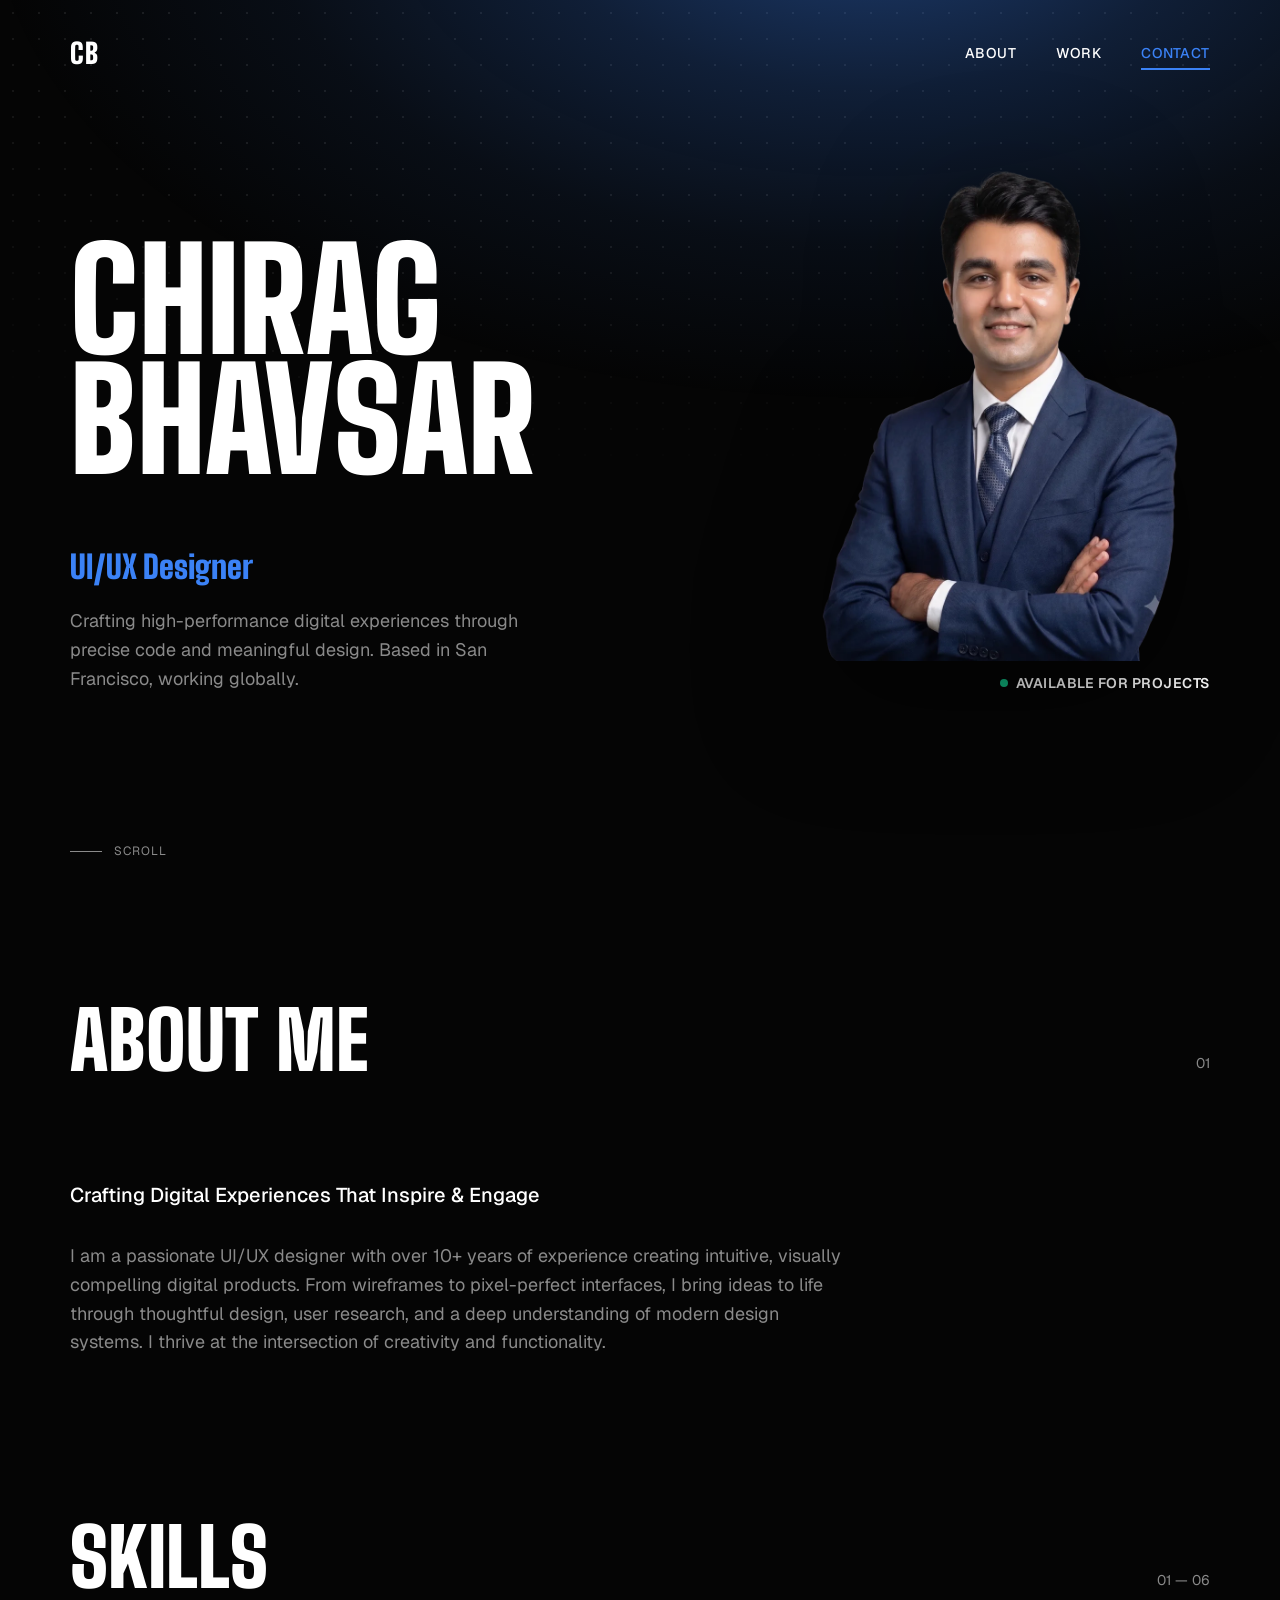
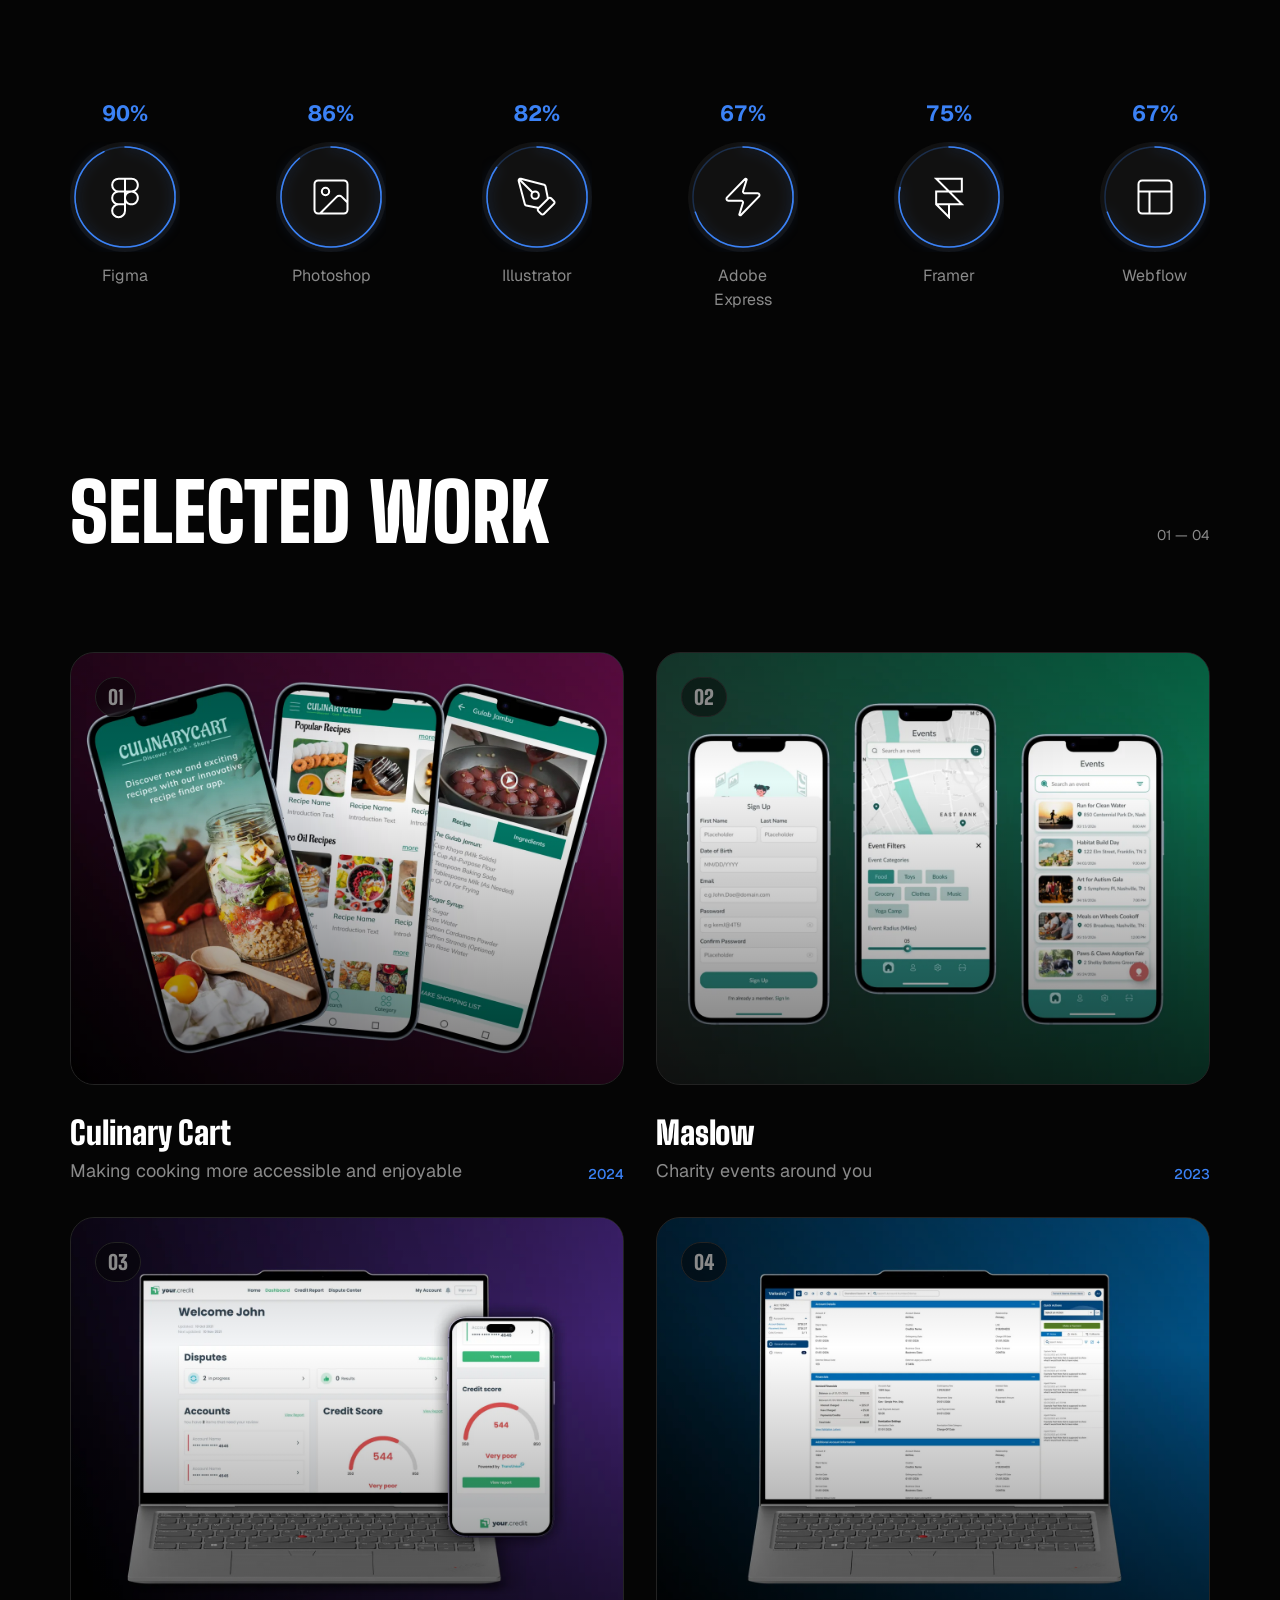
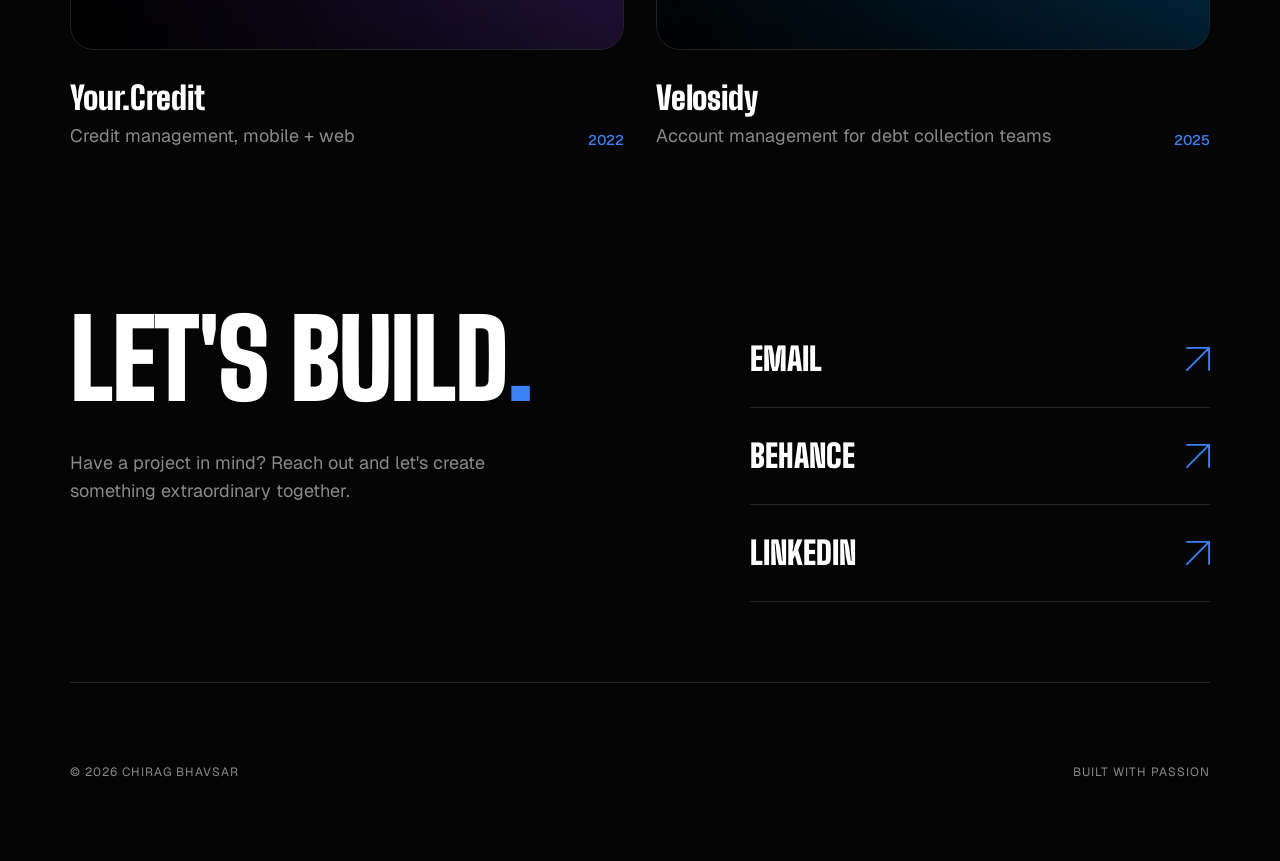
==== index.html @ ee181e7b "Initial commit: portfolio site with Maslow, CulinaryCart, Velosidy, Your.Credit case studies" ====
<!DOCTYPE html>
<html lang="en">
<head>
<meta charset="UTF-8" />
<meta name="viewport" content="width=device-width, initial-scale=1.0" />
<title>Chirag Bhavsar — UI/UX Designer</title>
<meta name="description" content="Chirag Bhavsar — UI/UX Designer crafting high-performance digital experiences through precise code and meaningful design." />

<link rel="preconnect" href="https://fonts.googleapis.com" />
<link rel="preconnect" href="https://fonts.gstatic.com" crossorigin />
<link rel="preload" as="style" href="https://fonts.googleapis.com/css2?family=Big+Shoulders+Display:wght@900&family=Geist:wght@400;500;600;700&display=swap" onload="this.onload=null;this.rel='stylesheet'" />
<noscript><link href="https://fonts.googleapis.com/css2?family=Big+Shoulders+Display:wght@900&family=Geist:wght@400;500;600;700&display=swap" rel="stylesheet" /></noscript>
<link rel="icon" href="data:image/svg+xml,%3Csvg xmlns='http://www.w3.org/2000/svg' viewBox='0 0 32 32'%3E%3Crect width='32' height='32' rx='6' fill='%23050505'/%3E%3Ctext x='16' y='22' font-family='Arial,sans-serif' font-weight='900' font-size='15' fill='%233b82f6' text-anchor='middle'%3ECB%3C/text%3E%3C/svg%3E" />

<link rel="stylesheet" href="css/style.css" />
</head>
<body>

<div class="dot-grid" aria-hidden="true"></div>
<div class="bg-glow" aria-hidden="true"></div>
<div class="cursor-glow" id="cursorGlow" aria-hidden="true"></div>

<header class="navbar" id="navbar">
  <a href="#home" class="logo">CB</a>

  <nav class="nav-links" id="navLinks">
    <a href="#about" data-nav>ABOUT</a>
    <a href="#work" data-nav>WORK</a>    
    <a href="#contact" data-nav>CONTACT</a>
  </nav>

  <button class="nav-toggle" id="navToggle" aria-label="Toggle navigation" aria-expanded="false">
    <span></span><span></span><span></span>
  </button>
</header>

<main>

  <!-- ============ HERO ============ -->
  <section id="home" class="hero">
    <h1 class="hero-name">
      <span>CHIRAG</span>
      <span>BHAVSAR</span>
    </h1>

    <div class="hero-meta">
      <div class="hero-info">
        <p class="hero-role">UI/UX Designer</p>
        <p class="hero-desc">Crafting high-performance digital experiences through precise code and meaningful design. Based in San Francisco, working globally.</p>
      </div>

      <div class="status-pill">
        <span class="status-dot"></span>
        <span>AVAILABLE FOR PROJECTS</span>
      </div>
    </div>

    <div class="hero-portrait" id="heroPortrait">
      <picture>
        <source srcset="images/chirag-portrait.webp" type="image/webp" />
        <img src="images/chirag-portrait.png" alt="Portrait of Chirag Bhavsar" width="900" height="1200" />
      </picture>
    </div>

    <div class="scroll-cue">
      <span class="line"></span>
      <span>SCROLL</span>
    </div>
  </section>

  <!-- ============ ABOUT ============ -->
  <section id="about" class="about">
    <div class="section-head reveal">
      <h2>ABOUT ME</h2>
      <span class="section-index">01</span>
    </div>

    <div class="about-content reveal">
      <p class="about-lead">Crafting Digital Experiences That Inspire &amp; Engage</p>
      <p class="about-body">I am a passionate UI/UX designer with over 10+ years of experience creating intuitive, visually compelling digital products. From wireframes to pixel-perfect interfaces, I bring ideas to life through thoughtful design, user research, and a deep understanding of modern design systems. I thrive at the intersection of creativity and functionality.</p>
    </div>
  </section>

  <!-- ============ SKILLS ============ -->
  <section id="skills" class="skills">
    <div class="section-head reveal">
      <h2>SKILLS</h2>
      <span class="section-index">01 — 06</span>
    </div>

    <div class="skills-row reveal-stagger" id="skillsRow">

      <div class="skill" data-percent="93">
        <p class="skill-percent" data-count>0%</p>
        <div class="skill-badge">
          <svg class="ring" viewBox="0 0 110 110">
            <circle class="ring-track" cx="55" cy="55" r="50" />
            <circle class="ring-fill" cx="55" cy="55" r="50" />
          </svg>
          <span class="skill-icon">
            <svg viewBox="0 0 44 44" fill="none" xmlns="http://www.w3.org/2000/svg" stroke-width="2" stroke-linecap="round"><path d="M22 3.6652H15.5826C13.8806 3.6652 12.2483 4.34124 11.0448 5.5446C9.84132 6.74796 9.1652 8.38006 9.1652 10.0819C9.1652 11.7837 9.84132 13.4158 11.0448 14.6191C12.2483 15.8225 13.8806 16.4985 15.5826 16.4985M22 3.6652V16.4985M22 3.6652H28.4174C29.2601 3.6652 30.0946 3.83117 30.8732 4.15364C31.6518 4.47611 32.3593 4.94876 32.9552 5.5446C33.5511 6.14044 34.0238 6.84781 34.3463 7.62631C34.6688 8.40482 34.8348 9.23922 34.8348 10.0819C34.8348 10.9245 34.6688 11.7589 34.3463 12.5374C34.0238 13.3159 33.5511 14.0233 32.9552 14.6191C32.3593 15.215 31.6518 15.6876 30.8732 16.0101C30.0946 16.3326 29.2601 16.4985 28.4174 16.4985M15.5826 16.4985H22M15.5826 16.4985C13.8806 16.4985 12.2483 17.1746 11.0448 18.3779C9.84132 19.5813 9.1652 21.2134 9.1652 22.9152C9.1652 24.617 9.84132 26.2491 11.0448 27.4525C12.2483 28.6558 13.8806 29.3319 15.5826 29.3319M22 16.4985H28.4174M22 16.4985V29.3319M28.4174 16.4985C27.5747 16.4985 26.7402 16.6645 25.9616 16.987C25.183 17.3094 24.4755 17.7821 23.8796 18.3779C23.2837 18.9738 22.811 19.6811 22.4885 20.4596C22.166 21.2382 22 22.0726 22 22.9152C22 23.7578 22.166 24.5922 22.4885 25.3708C22.811 26.1493 23.2837 26.8566 23.8796 27.4525C24.4755 28.0483 25.183 28.521 25.9616 28.8434C26.7402 29.1659 27.5747 29.3319 28.4174 29.3319C29.2601 29.3319 30.0946 29.1659 30.8732 28.8434C31.6518 28.521 32.3593 28.0483 32.9552 27.4525C33.5511 26.8566 34.0238 26.1493 34.3463 25.3708C34.6688 24.5922 34.8348 23.7578 34.8348 22.9152C34.8348 22.0726 34.6688 21.2382 34.3463 20.4596C34.0238 19.6811 33.5511 18.9738 32.9552 18.3779C32.3593 17.7821 31.6518 17.3094 30.8732 16.987C30.0946 16.6645 29.2601 16.4985 28.4174 16.4985ZM22 29.3319V35.7485C22 37.4503 21.3239 39.0824 20.1204 40.2858C18.9169 41.4892 17.2846 42.1652 15.5826 42.1652C13.8806 42.1652 12.2483 41.4892 11.0448 40.2858C9.84132 39.0824 9.1652 37.4503 9.1652 35.7485C9.1652 34.0467 9.84132 32.4146 11.0448 31.2113C12.2483 30.0079 13.8806 29.3319 15.5826 29.3319M22 29.3319H15.5826" /></svg>
          </span>
        </div>
        <p class="skill-name">Figma</p>
      </div>

      <div class="skill" data-percent="89">
        <p class="skill-percent" data-count>0%</p>
        <div class="skill-badge">
          <svg class="ring" viewBox="0 0 110 110">
            <circle class="ring-track" cx="55" cy="55" r="50" />
            <circle class="ring-fill" cx="55" cy="55" r="50" />
          </svg>
          <span class="skill-icon">
            <svg viewBox="0 0 44 44" fill="none" xmlns="http://www.w3.org/2000/svg" stroke-width="2" stroke-linecap="round"><path d="M38.5 27.4994L32.8423 21.8418C32.1547 21.1544 31.2223 20.7682 30.25 20.7682C29.2777 20.7682 28.3453 21.1544 27.6577 21.8418L11 38.4994M9.16667 5.5H34.8333C36.8584 5.5 38.5 7.14162 38.5 9.16667V34.8333C38.5 36.8584 36.8584 38.5 34.8333 38.5H9.16667C7.14162 38.5 5.5 36.8584 5.5 34.8333V9.16667C5.5 7.14162 7.14162 5.5 9.16667 5.5ZM20.1667 16.5C20.1667 18.525 18.525 20.1667 16.5 20.1667C14.475 20.1667 12.8333 18.525 12.8333 16.5C12.8333 14.475 14.475 12.8333 16.5 12.8333C18.525 12.8333 20.1667 14.475 20.1667 16.5Z" /></svg>
          </span>
        </div>
        <p class="skill-name">Photoshop</p>
      </div>

      <div class="skill" data-percent="85">
        <p class="skill-percent" data-count>0%</p>
        <div class="skill-badge">
          <svg class="ring" viewBox="0 0 110 110">
            <circle class="ring-track" cx="55" cy="55" r="50" />
            <circle class="ring-fill" cx="55" cy="55" r="50" />
          </svg>
          <span class="skill-icon">
            <svg viewBox="0 0 44 44" fill="none" xmlns="http://www.w3.org/2000/svg" stroke-width="2" stroke-linecap="round"><path d="M32.9985 23.8319L30.4777 11.2295C30.4091 10.8867 30.244 10.5706 30.0016 10.3185C29.7593 10.0664 29.4499 9.8889 29.11 9.80688L5.92938 3.71654C5.624 3.64271 5.30476 3.64859 5.00231 3.73363C4.69986 3.81867 4.42433 3.98001 4.20217 4.20217C3.98001 4.42433 3.81867 4.69986 3.73363 5.00231C3.64859 5.30476 3.64271 5.624 3.71654 5.92938L9.80688 29.11C9.8889 29.4499 10.0664 29.7593 10.3185 30.0016C10.5706 30.244 10.8867 30.4091 11.2295 30.4777L23.8319 32.9985M4.21484 4.21484L17.5725 17.5725M28.7944 39.0354C28.4506 39.3791 27.9844 39.5722 27.4983 39.5722C27.0121 39.5722 26.5459 39.3791 26.2021 39.0354L23.2944 36.1278C22.9507 35.784 22.7576 35.3177 22.7576 34.8316C22.7576 34.3455 22.9507 33.8792 23.2944 33.5354L33.5354 23.2944C33.8792 22.9507 34.3455 22.7576 34.8316 22.7576C35.3177 22.7576 35.784 22.9507 36.1278 23.2944L39.0354 26.2021C39.3791 26.5459 39.5722 27.0121 39.5722 27.4983C39.5722 27.9844 39.3791 28.4506 39.0354 28.7944L28.7944 39.0354ZM23.8319 20.1652C23.8319 22.1902 22.1902 23.8319 20.1652 23.8319C18.1402 23.8319 16.4985 22.1902 16.4985 20.1652C16.4985 18.1402 18.1402 16.4985 20.1652 16.4985C22.1902 16.4985 23.8319 18.1402 23.8319 20.1652Z" /></svg>
          </span>
        </div>
        <p class="skill-name">Illustrator</p>
      </div>

      <div class="skill" data-percent="70">
        <p class="skill-percent" data-count>0%</p>
        <div class="skill-badge">
          <svg class="ring" viewBox="0 0 110 110">
            <circle class="ring-track" cx="55" cy="55" r="50" />
            <circle class="ring-fill" cx="55" cy="55" r="50" />
          </svg>
          <span class="skill-icon">
            <svg viewBox="0 0 44 44" fill="none" xmlns="http://www.w3.org/2000/svg" stroke-width="2" stroke-linecap="round"><path d="M6.35417 25.3863C6.64798 25.5708 6.98809 25.6681 7.33498 25.6669H20.1669C20.4634 25.6659 20.7557 25.7369 21.0188 25.8738C21.2818 26.0106 21.5078 26.2093 21.6772 26.4527C21.8466 26.696 21.9545 26.9769 21.9916 27.2711C22.0287 27.5654 21.9938 27.8642 21.89 28.142L18.3704 39.1794C18.3153 39.3798 18.3299 39.5931 18.412 39.7842C18.494 39.9753 18.6385 40.1328 18.8219 40.2308C19.0052 40.3289 19.2164 40.3617 19.4208 40.3239C19.6253 40.2861 19.8108 40.1799 19.9469 40.0227L38.0949 21.3216C38.3134 21.0522 38.451 20.7263 38.4917 20.3817C38.5324 20.0371 38.4746 19.6881 38.3248 19.3751C38.1751 19.0622 37.9396 18.7981 37.6458 18.6137C37.352 18.4292 37.0119 18.3319 36.665 18.3331H23.8331C23.5366 18.3341 23.2443 18.2631 22.9812 18.1262C22.7182 17.9894 22.4922 17.7907 22.3228 17.5474C22.1534 17.304 22.0455 17.0231 22.0084 16.7289C21.9714 16.4346 22.0062 16.1358 22.11 15.858L25.6296 4.82064C25.6847 4.62015 25.6701 4.40687 25.588 4.21581C25.506 4.02474 25.3615 3.86725 25.1781 3.76917C24.9948 3.6711 24.7836 3.63827 24.5792 3.67609C24.3747 3.7139 24.1892 3.8201 24.0531 3.97726L5.90514 22.6784C5.68659 22.9478 5.54897 23.2737 5.50827 23.6183C5.46756 23.9629 5.52544 24.3119 5.67517 24.6249C5.82491 24.9378 6.06036 25.2019 6.35417 25.3863Z" /></svg>
          </span>
        </div>
        <p class="skill-name">Adobe Express</p>
      </div>

      <div class="skill" data-percent="78">
        <p class="skill-percent" data-count>0%</p>
        <div class="skill-badge">
          <svg class="ring" viewBox="0 0 110 110">
            <circle class="ring-track" cx="55" cy="55" r="50" />
            <circle class="ring-fill" cx="55" cy="55" r="50" />
          </svg>
          <span class="skill-icon">
            <svg viewBox="0 0 44 44" fill="none" xmlns="http://www.w3.org/2000/svg" stroke-width="2" stroke-linecap="round"><path d="M22 29.3319V42.1652L9.1652 29.3319V16.4985H34.8348V3.6652H9.1652L34.8348 29.3319H22ZM9.1652 29.3319H22" /></svg>
          </span>
        </div>
        <p class="skill-name">Framer</p>
      </div>

      <div class="skill" data-percent="70">
        <p class="skill-percent" data-count>0%</p>
        <div class="skill-badge">
          <svg class="ring" viewBox="0 0 110 110">
            <circle class="ring-track" cx="55" cy="55" r="50" />
            <circle class="ring-fill" cx="55" cy="55" r="50" />
          </svg>
          <span class="skill-icon">
            <svg viewBox="0 0 44 44" fill="none" xmlns="http://www.w3.org/2000/svg" stroke-width="2" stroke-linecap="round"><path d="M5.5 16.5H38.5M16.5 38.5V16.5M9.16667 5.5H34.8333C36.8584 5.5 38.5 7.14162 38.5 9.16667V34.8333C38.5 36.8584 36.8584 38.5 34.8333 38.5H9.16667C7.14162 38.5 5.5 36.8584 5.5 34.8333V9.16667C5.5 7.14162 7.14162 5.5 9.16667 5.5Z" /></svg>
          </span>
        </div>
        <p class="skill-name">Webflow</p>
      </div>

    </div>
  </section>

  <!-- ============ WORK ============ -->
  <section id="work" class="work">
    <div class="section-head reveal">
      <h2>SELECTED WORK</h2>
      <span class="section-index">01 — 04</span>
    </div>

    <div class="work-grid reveal-stagger">

      <article class="project-card" style="--tint:#3b82f6">
        <a class="project-thumb has-image" href="case-studies/culinarycart-case-study/index.html" aria-label="View Culinary Cart project">
          <picture>
            <source srcset="images/culinary-cart-thumb.webp" type="image/webp" />
            <img src="images/culinary-cart-thumb.jpg" alt="Culinary Cart app screens — recipe discovery, browsing, and step-by-step cooking instructions" loading="lazy" />
          </picture>
          <span class="thumb-scrim" aria-hidden="true"></span>
          <span class="project-number">01</span>
          <span class="view-pill">VIEW PROJECT
            <svg viewBox="0 0 26 26" fill="none" xmlns="http://www.w3.org/2000/svg" stroke-width="2" stroke-linecap="round"><path d="M25 25V1H1M25 1L1 25" /></svg>
          </span>
        </a>
        <div class="project-meta">
          <div>
            <h3 class="project-title">Culinary Cart</h3>
            <p class="project-intro">Making cooking more accessible and enjoyable</p>
          </div>
          <span class="project-year">2024</span>
        </div>
      </article>

      <article class="project-card" style="--tint:#10b981">
        <a class="project-thumb has-image" href="case-studies/maslow-case-study/index.html" aria-label="View Maslow project">
          <picture>
            <source srcset="images/maslow-thumb.webp" type="image/webp" />
            <img src="images/maslow-thumb.jpg" alt="Maslow app screens — event discovery map and charity sign-up flow" loading="lazy" />
          </picture>
          <span class="thumb-scrim" aria-hidden="true"></span>
          <span class="project-number">02</span>
          <span class="view-pill">VIEW PROJECT
            <svg viewBox="0 0 26 26" fill="none" xmlns="http://www.w3.org/2000/svg" stroke-width="2" stroke-linecap="round"><path d="M25 25V1H1M25 1L1 25" /></svg>
          </span>
        </a>
        <div class="project-meta">
          <div>
            <h3 class="project-title">Maslow</h3>
            <p class="project-intro">Charity events around you</p>
          </div>
          <span class="project-year">2023</span>
        </div>
      </article>

      <article class="project-card" style="--tint:#a855f7">
        <a class="project-thumb has-image" href="case-studies/your-credit-case-study/index.html" aria-label="View Your.Credit project">
          <picture>
            <source srcset="images/your-credit-thumb.webp" type="image/webp" />
            <img src="images/your-credit-thumb.jpg" alt="Your.Credit dashboard on desktop and mobile — credit score and account overview" loading="lazy" />
          </picture>
          <span class="thumb-scrim" aria-hidden="true"></span>
          <span class="project-number">03</span>
          <span class="view-pill">VIEW PROJECT
            <svg viewBox="0 0 26 26" fill="none" xmlns="http://www.w3.org/2000/svg" stroke-width="2" stroke-linecap="round"><path d="M25 25V1H1M25 1L1 25" /></svg>
          </span>
        </a>
        <div class="project-meta">
          <div>
            <h3 class="project-title">Your.Credit</h3>
            <p class="project-intro">Credit management, mobile + web</p>
          </div>
          <span class="project-year">2022</span>
        </div>
      </article>

      <article class="project-card" style="--tint:#f59e0b">
        <a class="project-thumb has-image" href="case-studies/velosidy-case-study/index.html" aria-label="View Velosidy project">
          <picture>
            <source srcset="images/velosidy-thumb.webp" type="image/webp" />
            <img src="images/velosidy-thumb.jpg" alt="Velosidy dashboard — account details, financials, and collections workflow" loading="lazy" />
          </picture>
          <span class="thumb-scrim" aria-hidden="true"></span>
          <span class="project-number">04</span>
          <span class="view-pill">VIEW PROJECT
            <svg viewBox="0 0 26 26" fill="none" xmlns="http://www.w3.org/2000/svg" stroke-width="2" stroke-linecap="round"><path d="M25 25V1H1M25 1L1 25" /></svg>
          </span>
        </a>
        <div class="project-meta">
          <div>
            <h3 class="project-title">Velosidy</h3>
            <p class="project-intro">Account management for debt collection teams</p>
          </div>
          <span class="project-year">2025</span>
        </div>
      </article>

    </div>
  </section>

  <!-- ============ CONTACT ============ -->
  <section id="contact" class="contact">
    <div class="contact-grid">
      <div class="contact-intro reveal">
        <h2>LET'S BUILD<span class="dot">.</span></h2>
        <p>Have a project in mind? Reach out and let's create something extraordinary together.</p>
      </div>

      <div class="contact-links reveal-stagger">
        <a class="contact-link" href="mailto:chirag.b007@gmail.com">
          <span class="label">EMAIL</span>
          <svg viewBox="0 0 26 26" fill="none" xmlns="http://www.w3.org/2000/svg" stroke-width="2" stroke-linecap="round"><path d="M25 25V1H1M25 1L1 25" /></svg>
        </a>
        <a class="contact-link" href="https://www.behance.net/chiragbhavsar007" target="_blank" rel="noopener">
          <span class="label">BEHANCE</span>
          <svg viewBox="0 0 26 26" fill="none" xmlns="http://www.w3.org/2000/svg" stroke-width="2" stroke-linecap="round"><path d="M25 25V1H1M25 1L1 25" /></svg>
        </a>
        <a class="contact-link" href="https://www.linkedin.com/in/chirag-bhavsar-cb07/" target="_blank" rel="noopener">
          <span class="label">LINKEDIN</span>
          <svg viewBox="0 0 26 26" fill="none" xmlns="http://www.w3.org/2000/svg" stroke-width="2" stroke-linecap="round"><path d="M25 25V1H1M25 1L1 25" /></svg>
        </a>
      </div>
    </div>

    <div class="footer-row">
      <p>&copy; <span id="year"></span> CHIRAG BHAVSAR</p>
      <p>BUILT WITH PASSION</p>
    </div>
  </section>

</main>

<button class="back-to-top" id="backToTop" aria-label="Back to top">
  <svg viewBox="0 0 24 24" fill="none" xmlns="http://www.w3.org/2000/svg" stroke="currentColor" stroke-width="2" stroke-linecap="round" stroke-linejoin="round"><path d="M12 19V5M5 12l7-7 7 7" /></svg>
</button>

<script src="js/script.js"></script>
</body>
</html>
---- css/style.css ----
/* ============================================================
   Chirag Bhavsar — Portfolio
   Design tokens sourced from Figma (file W8MS0LXfrWu6lsLyM26IJP)
   ============================================================ */

:root {
  /* Color */
  --bg: #050505;
  --surface: #111111;
  --card: #1c1c1c;
  --border: #232323;
  --text-primary: #ffffff;
  --text-secondary: #8a8a8a;
  --accent: #3b82f6;
  --accent-dim: rgba(59, 130, 246, 0.25);
  --success: #10b981;

  /* Type */
  --font-display: "Big Shoulders Display", sans-serif;
  --font-body: "Geist", "Inter", sans-serif;

  /* Spacing scale */
  --sp-4: 4px;
  --sp-8: 8px;
  --sp-12: 12px;
  --sp-16: 16px;
  --sp-24: 24px;
  --sp-32: 32px;
  --sp-40: 40px;
  --sp-80: 80px;
  --sp-100: 100px;
  --sp-160: 160px;

  /* Radius */
  --radius-lg: 24px;
  --radius-full: 999px;

  /* Layout */
  --page-x: clamp(24px, 5.5vw, 80px);
  --nav-h: 98px;

  --ease: cubic-bezier(0.16, 1, 0.3, 1);
}

/* ---------- Reset ---------- */
*,
*::before,
*::after {
  box-sizing: border-box;
}

html {
  scroll-behavior: smooth;
}

body {
  margin: 0;
  background: var(--bg);
  color: var(--text-primary);
  font-family: var(--font-body);
  font-size: 16px;
  line-height: 1.5;
  -webkit-font-smoothing: antialiased;
  overflow-x: hidden;
}

img {
  max-width: 100%;
  display: block;
}

a {
  color: inherit;
  text-decoration: none;
}

ul {
  list-style: none;
  margin: 0;
  padding: 0;
}

button {
  font: inherit;
  color: inherit;
  background: none;
  border: none;
  cursor: pointer;
}

h1, h2, h3, h4, p {
  margin: 0;
}

section {
  scroll-margin-top: var(--nav-h);
}

::selection {
  background: var(--accent);
  color: #fff;
}

:focus-visible {
  outline: 2px solid var(--accent);
  outline-offset: 4px;
  border-radius: 2px;
}

.back-to-top:focus-visible {
  outline-offset: 3px;
  border-radius: 50%;
}

.project-thumb:focus-visible {
  outline-offset: 2px;
  border-radius: var(--radius-lg);
}

/* ---------- Backdrop layers ---------- */
.dot-grid {
  position: fixed;
  inset: 0;
  z-index: 0;
  pointer-events: none;
  background-image: radial-gradient(rgba(255, 255, 255, 0.09) 1px, transparent 1px);
  background-size: 26px 26px;
  mask-image: radial-gradient(ellipse 100% 60% at 50% 0%, #000 40%, transparent 90%);
}

.bg-glow {
  position: fixed;
  top: 0;
  left: 0;
  width: 100%;
  height: 1200px;
  z-index: 0;
  pointer-events: none;
  background: radial-gradient(
    ellipse 1100px 620px at 68% -8%,
    rgba(59, 130, 246, 0.45) 0%,
    rgba(46, 99, 186, 0.28) 30%,
    rgba(32, 68, 126, 0.14) 55%,
    rgba(5, 5, 5, 0) 80%
  );
}

.cursor-glow {
  position: fixed;
  inset: 0;
  z-index: 0;
  pointer-events: none;
  opacity: 0;
  transition: opacity 0.4s var(--ease);
  background: radial-gradient(
    420px circle at var(--x, 50%) var(--y, 50%),
    rgba(59, 130, 246, 0.09),
    transparent 70%
  );
}

.cursor-glow.active {
  opacity: 1;
}

main {
  position: relative;
  z-index: 1;
}

/* ---------- Navbar ---------- */
.navbar {
  position: fixed;
  top: 0;
  left: 0;
  right: 0;
  z-index: 100;
  display: flex;
  align-items: center;
  justify-content: space-between;
  padding: var(--sp-32) var(--page-x);
  transition: padding 0.4s var(--ease), background-color 0.4s var(--ease),
    border-color 0.4s var(--ease), backdrop-filter 0.4s var(--ease);
  border-bottom: 1px solid transparent;
}

.navbar.scrolled {
  padding-top: var(--sp-16);
  padding-bottom: var(--sp-16);
  background-color: rgba(5, 5, 5, 0.7);
  backdrop-filter: blur(14px);
  border-bottom-color: var(--border);
}

.logo {
  font-family: var(--font-display);
  font-weight: 900;
  font-size: 28px;
  letter-spacing: 1px;
  display: inline-block;
  transition: transform 0.35s var(--ease), color 0.35s var(--ease);
}

.logo:hover {
  color: var(--accent);
  transform: rotate(-6deg) scale(1.08);
}

.nav-links {
  display: flex;
  gap: var(--sp-40);
  font-family: var(--font-body);
  font-weight: 500;
  font-size: 14px;
  letter-spacing: 0.5px;
}

.nav-links a {
  position: relative;
  padding: 4px 0;
  color: var(--text-primary);
  transition: color 0.3s var(--ease);
}

.nav-links a::after {
  content: "";
  position: absolute;
  left: 0;
  bottom: -2px;
  width: 100%;
  height: 1.5px;
  background: var(--accent);
  transform: scaleX(0);
  transform-origin: left;
  transition: transform 0.35s var(--ease);
}

.nav-links a:hover {
  color: var(--accent);
}

.nav-links a:hover::after,
.nav-links a.active::after {
  transform: scaleX(1);
}

.nav-links a.active {
  color: var(--accent);
}

.nav-toggle {
  display: none;
  flex-direction: column;
  gap: 5px;
  padding: 6px;
  z-index: 110;
}

.nav-toggle span {
  width: 22px;
  height: 2px;
  background: var(--text-primary);
  transition: transform 0.35s var(--ease), opacity 0.35s var(--ease);
}

.nav-toggle.open span:nth-child(1) {
  transform: translateY(7px) rotate(45deg);
}

.nav-toggle.open span:nth-child(2) {
  opacity: 0;
}

.nav-toggle.open span:nth-child(3) {
  transform: translateY(-7px) rotate(-45deg);
}

/* ---------- Section head (shared) ---------- */
.section-head {
  display: flex;
  align-items: flex-end;
  justify-content: space-between;
  gap: var(--sp-16);
  width: 100%;
}

.section-head h2 {
  font-family: var(--font-display);
  font-weight: 900;
  font-size: clamp(40px, 6.4vw, 80px);
  line-height: 1;
  color: var(--text-primary);
}

.section-index {
  font-family: var(--font-body);
  font-size: 14px;
  color: var(--text-secondary);
  padding-bottom: 6px;
  white-space: nowrap;
}

.reveal {
  opacity: 0;
  transform: translateY(36px);
  transition: opacity 0.9s var(--ease), transform 0.9s var(--ease);
}

.reveal.in-view {
  opacity: 1;
  transform: translateY(0);
}

.reveal-stagger > * {
  opacity: 0;
  transform: translateY(28px);
  transition: opacity 0.7s var(--ease), transform 0.7s var(--ease);
}

.reveal-stagger.in-view > * {
  opacity: 1;
  transform: translateY(0);
}

.reveal-stagger.in-view > *:nth-child(1) { transition-delay: 0.03s; }
.reveal-stagger.in-view > *:nth-child(2) { transition-delay: 0.12s; }
.reveal-stagger.in-view > *:nth-child(3) { transition-delay: 0.21s; }
.reveal-stagger.in-view > *:nth-child(4) { transition-delay: 0.3s; }
.reveal-stagger.in-view > *:nth-child(5) { transition-delay: 0.39s; }
.reveal-stagger.in-view > *:nth-child(6) { transition-delay: 0.48s; }

/* ---------- Hero ---------- */
.hero {
  position: relative;
  display: flex;
  flex-direction: column;
  padding: clamp(120px, 20vw, 240px) var(--page-x) var(--sp-100);
  min-height: 100vh;
  overflow: hidden;
}

.hero-name {
  font-family: var(--font-display);
  font-weight: 900;
  font-size: clamp(56px, 11vw, 160px);
  line-height: 0.85;
  color: var(--text-primary);
}

.hero-name span {
  display: block;
  opacity: 0;
  transform: translateY(60px);
  animation: rise 1s var(--ease) forwards;
}

.hero-name span:nth-child(2) {
  animation-delay: 0.12s;
}

@keyframes rise {
  to {
    opacity: 1;
    transform: translateY(0);
  }
}

.hero-meta {
  display: flex;
  align-items: flex-end;
  justify-content: space-between;
  gap: var(--sp-32);
  flex-wrap: wrap;
  padding-top: 64px;
  width: 100%;
  /* max-width: 900px; */
}

.hero-info {
  display: flex;
  flex-direction: column;
  gap: var(--sp-16);
  max-width: 500px;
  opacity: 0;
  animation: rise 0.9s var(--ease) forwards;
  animation-delay: 0.32s;
}

.hero-role {
  font-family: var(--font-display);
  font-weight: 900;
  font-size: 32px;
  color: var(--accent);
}

.hero-desc {
  font-size: 18px;
  line-height: 1.6;
  color: var(--text-secondary);
}

.status-pill {
  display: inline-flex;
  align-items: center;
  gap: var(--sp-8);
  font-size: 14px;
  font-weight: 600;
  letter-spacing: 0.5px;
  white-space: nowrap;
  opacity: 0;
  animation: rise 0.9s var(--ease) forwards;
  animation-delay: 0.48s;
}

.status-dot {
  width: 8px;
  height: 8px;
  border-radius: 50%;
  background: var(--success);
  box-shadow: 0 0 0 0 rgba(16, 185, 129, 0.6);
  animation: pulse 2.2s infinite;
}

@keyframes pulse {
  0% { box-shadow: 0 0 0 0 rgba(16, 185, 129, 0.55); }
  70% { box-shadow: 0 0 0 9px rgba(16, 185, 129, 0); }
  100% { box-shadow: 0 0 0 0 rgba(16, 185, 129, 0); }
}

.hero-portrait {
  position: absolute;
  right: var(--page-x);
  top: clamp(64px, 9vw, 120px);
  width: min(32vw, 420px);
  will-change: transform;
  opacity: 0;
  animation: fade-in 1.1s var(--ease) forwards;
  animation-delay: 0.2s;
}

@keyframes fade-in {
  to { opacity: 1; }
}

.hero-portrait img {
  width: 100%;
  height: auto;
  filter: drop-shadow(0 30px 60px rgba(0, 0, 0, 0.55));
}

.scroll-cue {
  position: absolute;
  bottom: 40px;
  left: var(--page-x);
  display: flex;
  align-items: center;
  gap: var(--sp-12);
  font-size: 12px;
  letter-spacing: 1px;
  color: var(--text-secondary);
  opacity: 0;
  animation: fade-in 1s var(--ease) forwards;
  animation-delay: 0.9s;
}

.scroll-cue .line {
  width: 32px;
  height: 1px;
  background: var(--text-secondary);
  position: relative;
  overflow: hidden;
}

.scroll-cue .line::after {
  content: "";
  position: absolute;
  inset: 0;
  background: var(--accent);
  transform: translateX(-100%);
  animation: scroll-line 2s var(--ease) infinite;
}

@keyframes scroll-line {
  0% { transform: translateX(-100%); }
  50% { transform: translateX(0); }
  100% { transform: translateX(100%); }
}

/* ---------- About ---------- */
.about {
  display: flex;
  flex-direction: column;
  gap: var(--sp-100);
  padding: var(--sp-100) var(--page-x) var(--sp-160);
}

.about-content {
  display: flex;
  flex-direction: column;
  gap: var(--sp-32);
  max-width: 1000px;
}

.about-lead {
  font-size: clamp(18px, 2.2vw, 20px);
  line-height: 1.5;
  color: var(--text-primary);
  font-weight: 500;
}

.about-body {
  font-size: 18px;
  line-height: 1.6;
  color: var(--text-secondary);
  max-width: 780px;
}

/* ---------- Skills ---------- */
.skills {
  display: flex;
  flex-direction: column;
  gap: var(--sp-100);
  padding: 0 var(--page-x) var(--sp-160);
}

.skills-row {
  display: flex;
  align-items: flex-start;
  justify-content: space-between;
  flex-wrap: wrap;
  gap: var(--sp-32);
  width: 100%;
}

.skill {
  display: flex;
  flex-direction: column;
  align-items: center;
  gap: var(--sp-12);
  width: 110px;
}

.skill-percent {
  font-family: var(--font-body);
  font-weight: 700;
  font-size: 22px;
  color: var(--accent);
  font-variant-numeric: tabular-nums;
}

.skill-badge {
  position: relative;
  width: 110px;
  height: 110px;
  border-radius: 50%;
  background: var(--surface);
  display: flex;
  align-items: center;
  justify-content: center;
  transition: transform 0.4s var(--ease), box-shadow 0.4s var(--ease);
}

.skill-badge svg.ring {
  position: absolute;
  inset: 0;
  transform: rotate(-90deg);
}

.skill-badge .ring-track {
  fill: none;
  stroke: var(--accent-dim);
  stroke-width: 1.5;
}

.skill-badge .ring-fill {
  fill: none;
  stroke: var(--accent);
  stroke-width: 1.5;
  stroke-linecap: round;
  stroke-dasharray: 314;
  stroke-dashoffset: 314;
  transition: stroke-dashoffset 1.4s var(--ease);
  filter: drop-shadow(0 0 6px rgba(59, 130, 246, 0.55));
}

.skill.in-view .ring-fill {
  stroke-dashoffset: var(--offset);
}

.skill-icon {
  width: 44px;
  height: 44px;
  color: var(--text-primary);
  transition: transform 0.4s var(--ease), color 0.4s var(--ease);
}

.skill-icon svg {
  width: 100%;
  height: 100%;
  stroke: currentColor;
}

.skill:hover .skill-badge {
  transform: translateY(-6px);
  box-shadow: 0 14px 32px rgba(59, 130, 246, 0.25);
}

.skill:hover .skill-icon {
  color: var(--accent);
  transform: scale(1.1);
}

.skill-name {
  font-size: 16px;
  color: var(--text-secondary);
  text-align: center;
  transition: color 0.3s var(--ease);
}

.skill:hover .skill-name {
  color: var(--text-primary);
}

/* ---------- Work ---------- */
.work {
  display: flex;
  flex-direction: column;
  gap: var(--sp-100);
  padding: 0 var(--page-x) var(--sp-160);
}

.work-grid {
  display: grid;
  grid-template-columns: repeat(2, 1fr);
  gap: var(--sp-32) var(--sp-32);
  width: 100%;
}

.project-card {
  display: flex;
  flex-direction: column;
  gap: var(--sp-24);
}

.project-thumb {
  position: relative;
  width: 100%;
  aspect-ratio: 16 / 12.5;
  border-radius: var(--radius-lg);
  overflow: hidden;
  background:
    radial-gradient(120% 140% at 100% 0%, color-mix(in srgb, var(--tint, #3b82f6) 30%, transparent), transparent 60%),
    linear-gradient(155deg, #1f1f1f 0%, #161616 60%, #101010 100%);
  border: 1px solid var(--border);
  cursor: pointer;
}

.project-thumb::before {
  content: "";
  position: absolute;
  inset: 0;
  background-image: radial-gradient(rgba(255, 255, 255, 0.06) 1px, transparent 1px);
  background-size: 20px 20px;
  opacity: 0.5;
  transition: transform 0.7s var(--ease);
}

.project-card:hover .project-thumb::before {
  transform: scale(1.15);
}

.project-thumb.has-image::before {
  content: none;
}

.project-thumb img {
  position: absolute;
  inset: 0;
  width: 100%;
  height: 100%;
  object-fit: cover;
  transition: transform 0.8s var(--ease);
}

.project-card:hover .project-thumb img {
  transform: scale(1.06);
}

.thumb-scrim {
  position: absolute;
  inset: 0;
  background: linear-gradient(180deg, rgba(0, 0, 0, 0.2) 0%, rgba(0, 0, 0, 0) 30%, rgba(0, 0, 0, 0.55) 100%);
  pointer-events: none;
}

.project-number {
  position: absolute;
  top: 24px;
  left: 24px;
  font-family: var(--font-display);
  font-weight: 900;
  font-size: 20px;
  color: var(--text-secondary);
  padding: 4px 12px;
  border: 1px solid var(--border);
  border-radius: var(--radius-full);
  background: rgba(5, 5, 5, 0.5);
  backdrop-filter: blur(6px);
  transition: color 0.3s var(--ease), border-color 0.3s var(--ease);
}

.project-card:hover .project-number {
  color: var(--accent);
  border-color: var(--accent-dim);
}

.project-mark {
  position: absolute;
  inset: 0;
  display: flex;
  align-items: center;
  justify-content: center;
  font-family: var(--font-display);
  font-weight: 900;
  font-size: clamp(90px, 13vw, 160px);
  color: rgba(255, 255, 255, 0.05);
  letter-spacing: -2px;
  transition: transform 0.7s var(--ease), color 0.4s var(--ease);
  user-select: none;
}

.project-card:hover .project-mark {
  transform: scale(1.08) rotate(-2deg);
  color: rgba(59, 130, 246, 0.12);
}

.view-pill {
  position: absolute;
  right: 24px;
  bottom: 24px;
  display: inline-flex;
  align-items: center;
  gap: var(--sp-8);
  padding: 10px 16px;
  border-radius: var(--radius-full);
  background: var(--text-primary);
  color: #050505;
  font-size: 14px;
  font-weight: 600;
  letter-spacing: 0.3px;
  opacity: 0;
  transform: translateY(14px);
  transition: opacity 0.4s var(--ease), transform 0.4s var(--ease), background 0.3s var(--ease);
}

.view-pill svg {
  width: 14px;
  height: 14px;
  stroke: currentColor;
  transition: transform 0.35s var(--ease), stroke 0.3s var(--ease);
}

.project-card:hover .view-pill {
  opacity: 1;
  transform: translateY(0);
}

.project-card:hover .view-pill:hover {
  background: var(--accent);
  color: #fff;
}

.project-card:hover .view-pill:hover svg {
  transform: translate(2px, -2px);
}

.project-meta {
  display: flex;
  align-items: flex-end;
  justify-content: space-between;
  gap: var(--sp-16);
}

.project-title {
  font-family: var(--font-display);
  font-weight: 900;
  font-size: 32px;
  color: var(--text-primary);
  transition: color 0.3s var(--ease);
}

.project-card:hover .project-title {
  color: var(--accent);
}

.project-intro {
  font-size: 18px;
  color: var(--text-secondary);
  line-height: 1.6;
}

.project-year {
  font-size: 14px;
  font-weight: 500;
  color: var(--accent);
  white-space: nowrap;
}

/* ---------- Contact ---------- */
.contact {
  display: flex;
  flex-direction: column;
  gap: var(--sp-80);
  padding: 0 var(--page-x) var(--sp-80);
}

.contact-grid {
  display: flex;
  gap: var(--sp-80);
  flex-wrap: wrap;
}

.contact-intro {
  display: flex;
  flex-direction: column;
  gap: var(--sp-40);
  width: 600px;
  max-width: 100%;
}

.contact-intro h2 {
  font-family: var(--font-display);
  font-weight: 900;
  font-size: clamp(48px, 8.5vw, 120px);
  line-height: 0.9;
  letter-spacing: -2px;
}

.contact-intro h2 .dot {
  color: var(--accent);
}

.contact-intro p {
  font-size: 18px;
  color: var(--text-secondary);
  line-height: 1.6;
  max-width: 480px;
}

.contact-links {
  display: flex;
  flex-direction: column;
  flex: 1 1 320px;
}

.contact-link {
  display: flex;
  align-items: center;
  justify-content: space-between;
  gap: var(--sp-12);
  padding: var(--sp-24) 0;
  border-bottom: 1px solid var(--border);
  position: relative;
}

.contact-link .label {
  font-family: var(--font-display);
  font-weight: 900;
  font-size: clamp(26px, 3.6vw, 32px);
  position: relative;
  transition: color 0.35s var(--ease), transform 0.35s var(--ease);
}

.contact-link svg {
  width: 24px;
  height: 24px;
  flex-shrink: 0;
  color: var(--accent);
  stroke: currentColor;
  transition: transform 0.4s var(--ease);
}

.contact-link::before {
  content: "";
  position: absolute;
  left: 0;
  right: 0;
  bottom: -1px;
  height: 1px;
  background: var(--accent);
  transform: scaleX(0);
  transform-origin: left;
  transition: transform 0.45s var(--ease);
}

.contact-link:hover::before {
  transform: scaleX(1);
}

.contact-link:hover .label {
  color: var(--accent);
  transform: translateX(6px);
}

.contact-link:hover svg {
  transform: translate(4px, -4px);
}

.footer-row {
  display: flex;
  align-items: center;
  justify-content: space-between;
  gap: var(--sp-16);
  padding-top: var(--sp-80);
  font-size: 12px;
  letter-spacing: 1px;
  color: var(--text-secondary);
  border-top: 1px solid var(--border);
  flex-wrap: wrap;
}

/* ---------- Back to top ---------- */
.back-to-top {
  position: fixed;
  right: 28px;
  bottom: 28px;
  width: 48px;
  height: 48px;
  border-radius: 50%;
  background: var(--surface);
  border: 1px solid var(--border);
  display: flex;
  align-items: center;
  justify-content: center;
  color: var(--text-primary);
  z-index: 90;
  opacity: 0;
  visibility: hidden;
  transform: translateY(12px);
  transition: opacity 0.35s var(--ease), transform 0.35s var(--ease),
    visibility 0.35s, background 0.3s var(--ease), border-color 0.3s var(--ease);
}

.back-to-top.visible {
  opacity: 1;
  visibility: visible;
  transform: translateY(0);
}

.back-to-top:hover {
  background: var(--accent);
  border-color: var(--accent);
}

.back-to-top svg {
  width: 18px;
  height: 18px;
}

/* ---------- Responsive ---------- */
@media (max-width: 900px) {
  .hero {
    padding-top: 140px;
  }

  .hero-portrait {
    position: relative;
    right: auto;
    top: auto;
    transform: none;
    width: 62%;
    margin: 48px auto 0;
  }

  .hero-meta {
    flex-direction: column;
    align-items: flex-start;
    gap: var(--sp-24);
    padding-top: 40px;
  }

  .work-grid {
    grid-template-columns: 1fr;
  }

  .contact-grid {
    flex-direction: column;
    gap: var(--sp-40);
  }

  .contact-intro {
    width: 100%;
  }
}

@media (max-width: 720px) {
  .nav-links {
    position: fixed;
    top: 0;
    right: 0;
    height: 100vh;
    width: min(78vw, 320px);
    background: rgba(8, 8, 8, 0.98);
    backdrop-filter: blur(16px);
    flex-direction: column;
    justify-content: center;
    align-items: flex-start;
    gap: var(--sp-32);
    padding: 0 var(--sp-40);
    font-size: 22px;
    transform: translateX(100%);
    transition: transform 0.45s var(--ease);
    border-left: 1px solid var(--border);
  }

  .nav-links.open {
    transform: translateX(0);
  }

  .nav-toggle {
    display: flex;
  }

  .skills-row {
    justify-content: center;
  }
}

@media (max-width: 520px) {
  .skill {
    width: 88px;
  }

  .skill-badge {
    width: 88px;
    height: 88px;
  }

  .skill-icon {
    width: 34px;
    height: 34px;
  }

  .status-pill {
    white-space: normal;
  }
}
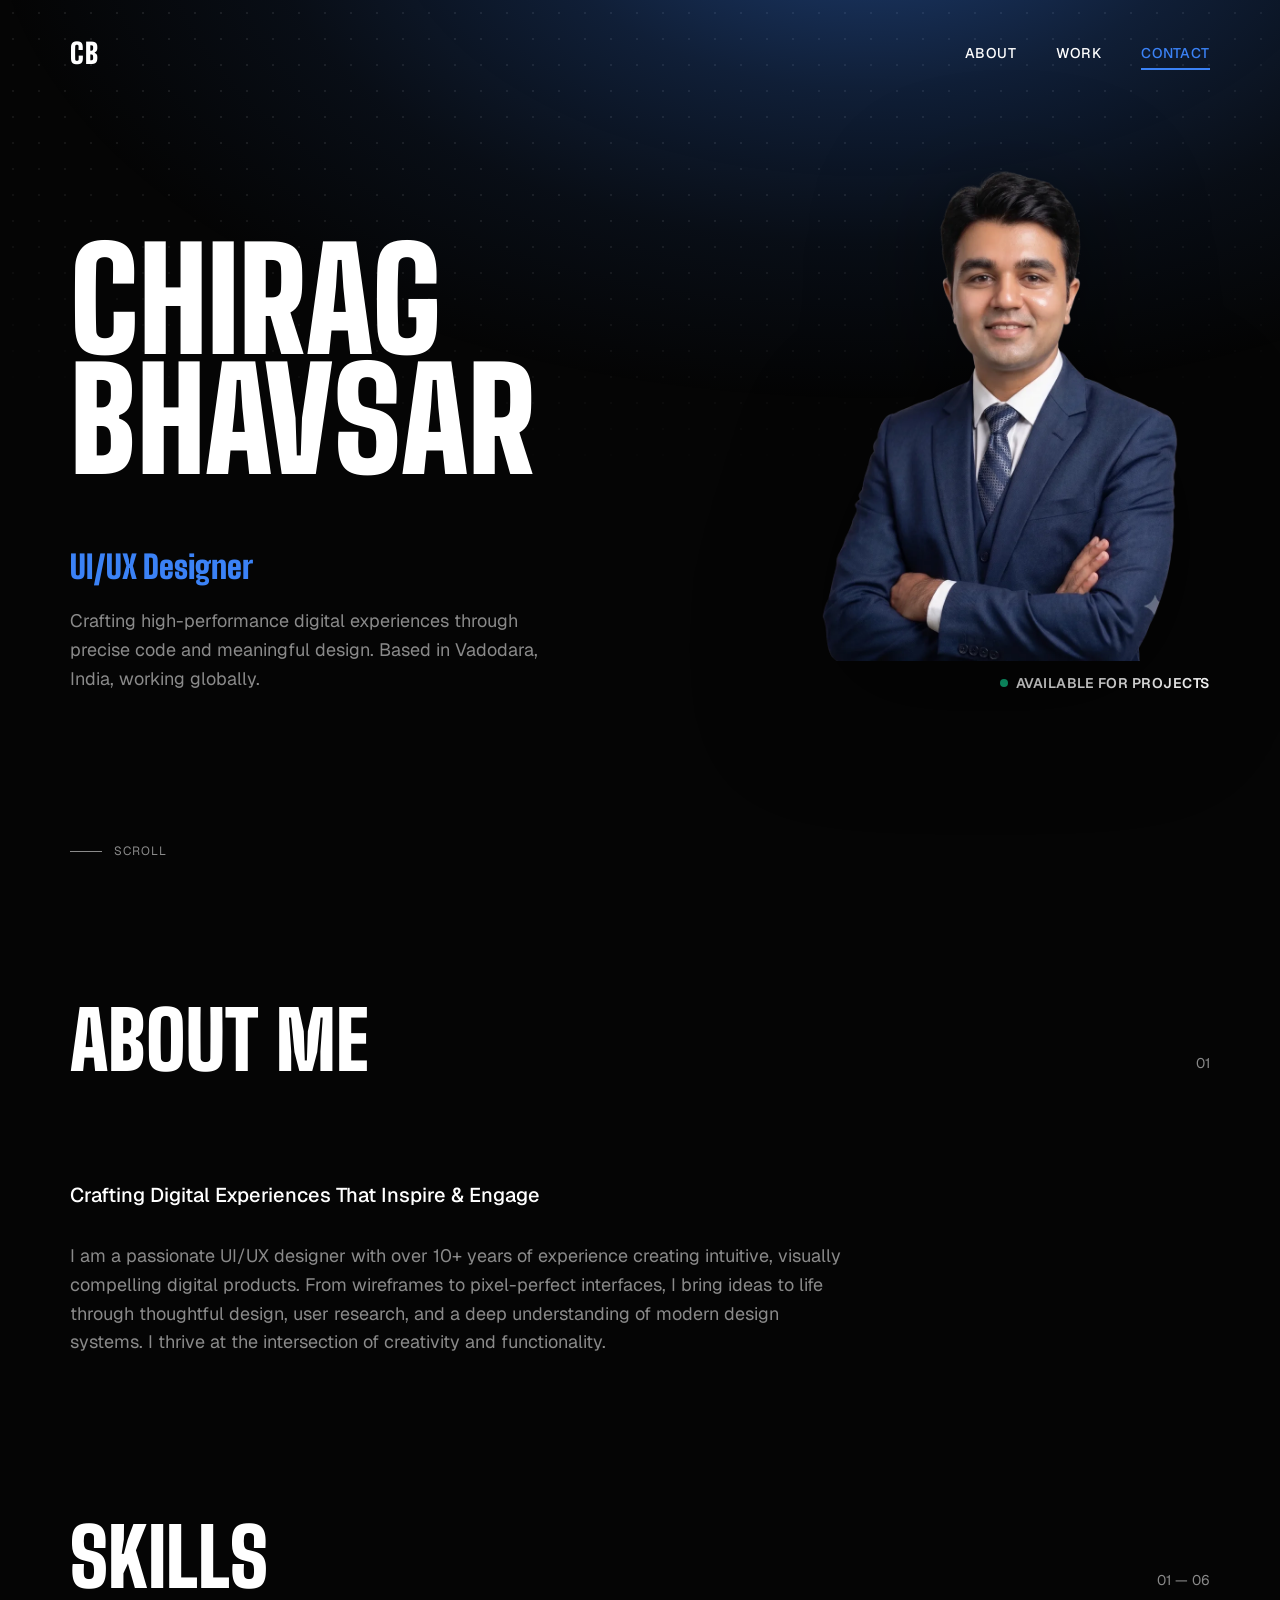
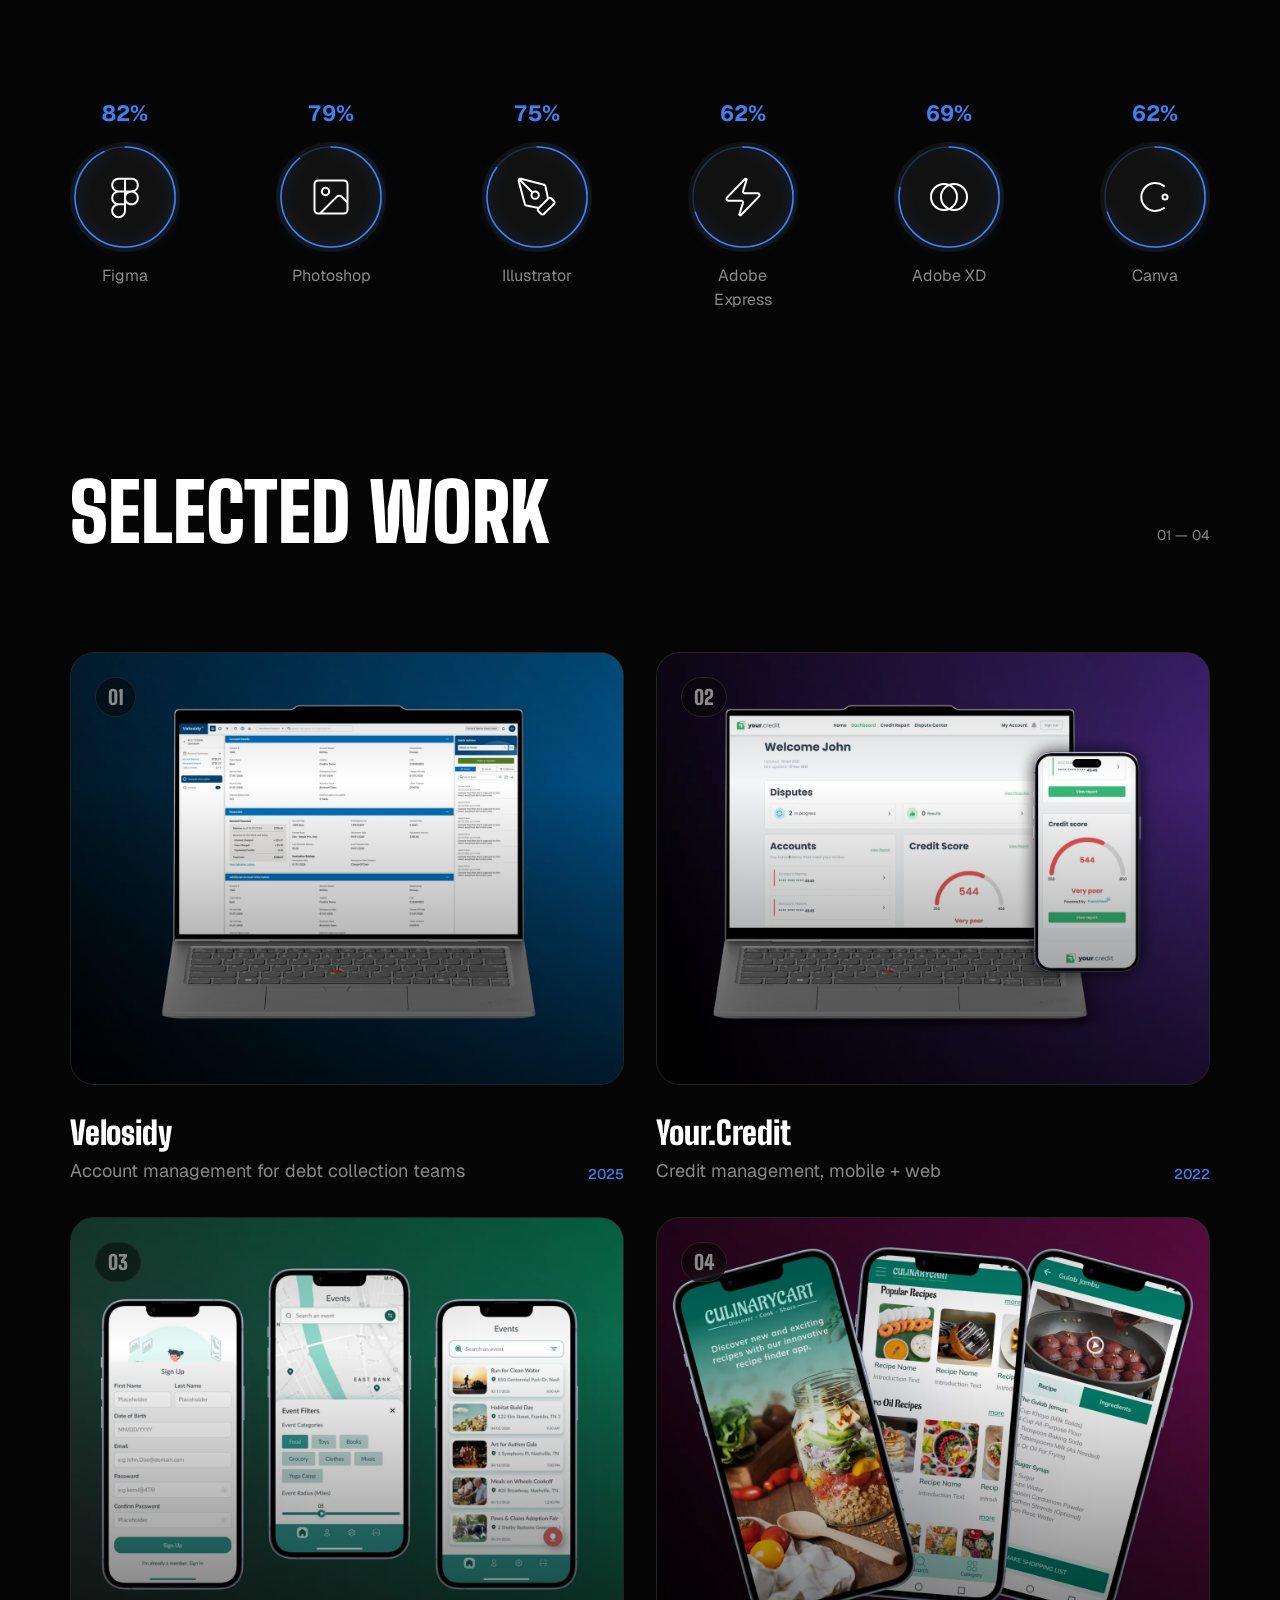
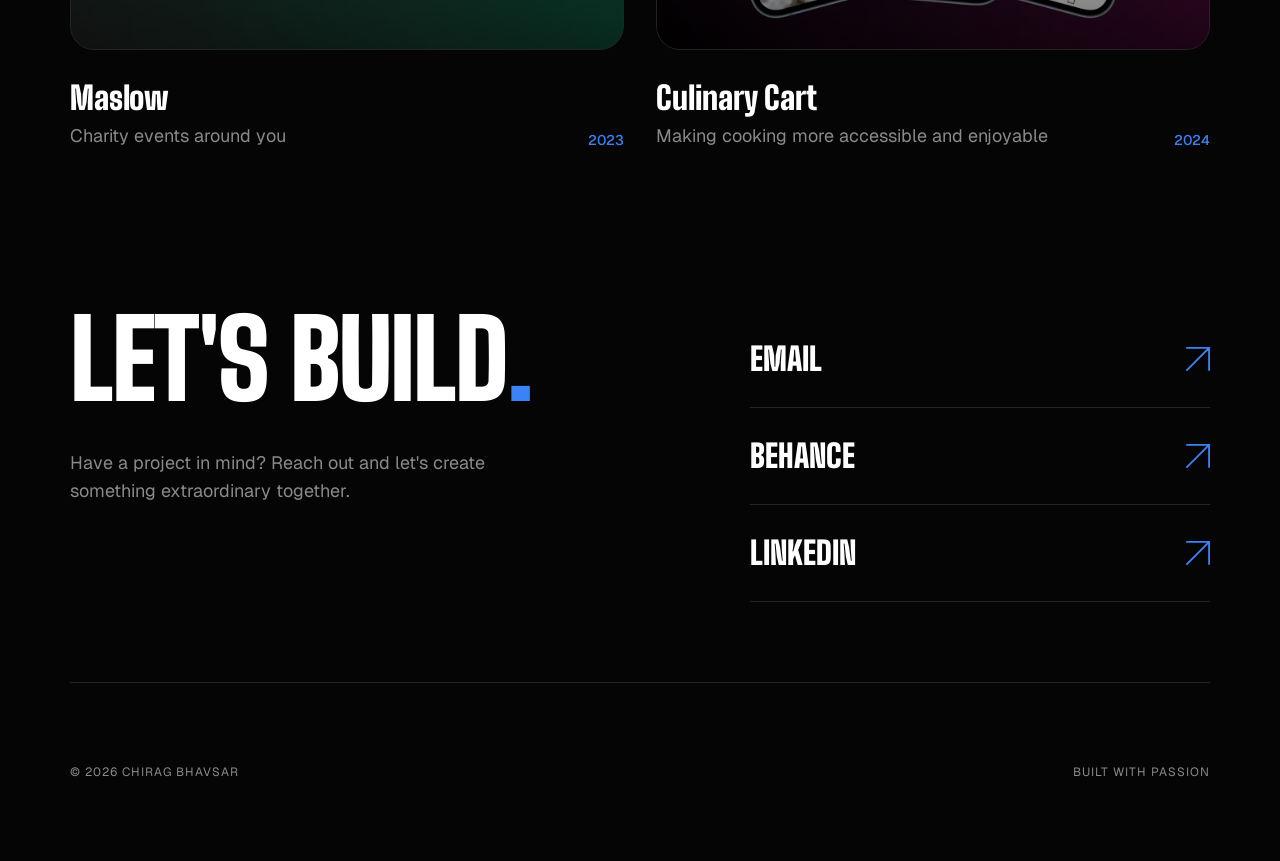
==== commit d41eed29: "Add files via upload" ====
--- a/index.html
+++ b/index.html
@@ -46,7 +46,7 @@
     <div class="hero-meta">
       <div class="hero-info">
         <p class="hero-role">UI/UX Designer</p>
-        <p class="hero-desc">Crafting high-performance digital experiences through precise code and meaningful design. Based in San Francisco, working globally.</p>
+        <p class="hero-desc">Crafting high-performance digital experiences through precise code and meaningful design. Based in Vadodara, India, working globally.</p>
       </div>
 
       <div class="status-pill">
@@ -154,10 +154,10 @@
             <circle class="ring-fill" cx="55" cy="55" r="50" />
           </svg>
           <span class="skill-icon">
-            <svg viewBox="0 0 44 44" fill="none" xmlns="http://www.w3.org/2000/svg" stroke-width="2" stroke-linecap="round"><path d="M22 29.3319V42.1652L9.1652 29.3319V16.4985H34.8348V3.6652H9.1652L34.8348 29.3319H22ZM9.1652 29.3319H22" /></svg>
-          </span>
-        </div>
-        <p class="skill-name">Framer</p>
+            <svg viewBox="0 0 44 44" fill="none" xmlns="http://www.w3.org/2000/svg" stroke-width="2" stroke-linecap="round"><circle cx="17" cy="22" r="13" /><circle cx="27" cy="22" r="13" /></svg>
+          </span>
+        </div>
+        <p class="skill-name">Adobe XD</p>
       </div>
 
       <div class="skill" data-percent="70">
@@ -168,10 +168,10 @@
             <circle class="ring-fill" cx="55" cy="55" r="50" />
           </svg>
           <span class="skill-icon">
-            <svg viewBox="0 0 44 44" fill="none" xmlns="http://www.w3.org/2000/svg" stroke-width="2" stroke-linecap="round"><path d="M5.5 16.5H38.5M16.5 38.5V16.5M9.16667 5.5H34.8333C36.8584 5.5 38.5 7.14162 38.5 9.16667V34.8333C38.5 36.8584 36.8584 38.5 34.8333 38.5H9.16667C7.14162 38.5 5.5 36.8584 5.5 34.8333V9.16667C5.5 7.14162 7.14162 5.5 9.16667 5.5Z" /></svg>
-          </span>
-        </div>
-        <p class="skill-name">Webflow</p>
+            <svg viewBox="0 0 44 44" fill="none" xmlns="http://www.w3.org/2000/svg" stroke-width="2" stroke-linecap="round"><path d="M31 11A14 14 0 1 0 31 33" /><circle cx="32" cy="22" r="2.5" /></svg>
+          </span>
+        </div>
+        <p class="skill-name">Canva</p>
       </div>
 
     </div>
@@ -185,6 +185,69 @@
     </div>
 
     <div class="work-grid reveal-stagger">
+
+      <article class="project-card" style="--tint:#f59e0b">
+        <a class="project-thumb has-image" href="case-studies/velosidy-case-study/index.html" aria-label="View Velosidy project">
+          <picture>
+            <source srcset="images/velosidy-thumb.webp" type="image/webp" />
+            <img src="images/velosidy-thumb.jpg" alt="Velosidy dashboard — account details, financials, and collections workflow" loading="lazy" />
+          </picture>
+          <span class="thumb-scrim" aria-hidden="true"></span>
+          <span class="project-number">01</span>
+          <span class="view-pill">VIEW PROJECT
+            <svg viewBox="0 0 26 26" fill="none" xmlns="http://www.w3.org/2000/svg" stroke-width="2" stroke-linecap="round"><path d="M25 25V1H1M25 1L1 25" /></svg>
+          </span>
+        </a>
+        <div class="project-meta">
+          <div>
+            <h3 class="project-title">Velosidy</h3>
+            <p class="project-intro">Account management for debt collection teams</p>
+          </div>
+          <span class="project-year">2025</span>
+        </div>
+      </article>
+
+      <article class="project-card" style="--tint:#a855f7">
+        <a class="project-thumb has-image" href="case-studies/your-credit-case-study/index.html" aria-label="View Your.Credit project">
+          <picture>
+            <source srcset="images/your-credit-thumb.webp" type="image/webp" />
+            <img src="images/your-credit-thumb.jpg" alt="Your.Credit dashboard on desktop and mobile — credit score and account overview" loading="lazy" />
+          </picture>
+          <span class="thumb-scrim" aria-hidden="true"></span>
+          <span class="project-number">02</span>
+          <span class="view-pill">VIEW PROJECT
+            <svg viewBox="0 0 26 26" fill="none" xmlns="http://www.w3.org/2000/svg" stroke-width="2" stroke-linecap="round"><path d="M25 25V1H1M25 1L1 25" /></svg>
+          </span>
+        </a>
+        <div class="project-meta">
+          <div>
+            <h3 class="project-title">Your.Credit</h3>
+            <p class="project-intro">Credit management, mobile + web</p>
+          </div>
+          <span class="project-year">2022</span>
+        </div>
+      </article>
+
+      <article class="project-card" style="--tint:#10b981">
+        <a class="project-thumb has-image" href="case-studies/maslow-case-study/index.html" aria-label="View Maslow project">
+          <picture>
+            <source srcset="images/maslow-thumb.webp" type="image/webp" />
+            <img src="images/maslow-thumb.jpg" alt="Maslow app screens — event discovery map and charity sign-up flow" loading="lazy" />
+          </picture>
+          <span class="thumb-scrim" aria-hidden="true"></span>
+          <span class="project-number">03</span>
+          <span class="view-pill">VIEW PROJECT
+            <svg viewBox="0 0 26 26" fill="none" xmlns="http://www.w3.org/2000/svg" stroke-width="2" stroke-linecap="round"><path d="M25 25V1H1M25 1L1 25" /></svg>
+          </span>
+        </a>
+        <div class="project-meta">
+          <div>
+            <h3 class="project-title">Maslow</h3>
+            <p class="project-intro">Charity events around you</p>
+          </div>
+          <span class="project-year">2023</span>
+        </div>
+      </article>
 
       <article class="project-card" style="--tint:#3b82f6">
         <a class="project-thumb has-image" href="case-studies/culinarycart-case-study/index.html" aria-label="View Culinary Cart project">
@@ -193,7 +256,7 @@
             <img src="images/culinary-cart-thumb.jpg" alt="Culinary Cart app screens — recipe discovery, browsing, and step-by-step cooking instructions" loading="lazy" />
           </picture>
           <span class="thumb-scrim" aria-hidden="true"></span>
-          <span class="project-number">01</span>
+          <span class="project-number">04</span>
           <span class="view-pill">VIEW PROJECT
             <svg viewBox="0 0 26 26" fill="none" xmlns="http://www.w3.org/2000/svg" stroke-width="2" stroke-linecap="round"><path d="M25 25V1H1M25 1L1 25" /></svg>
           </span>
@@ -207,69 +270,6 @@
         </div>
       </article>
 
-      <article class="project-card" style="--tint:#10b981">
-        <a class="project-thumb has-image" href="case-studies/maslow-case-study/index.html" aria-label="View Maslow project">
-          <picture>
-            <source srcset="images/maslow-thumb.webp" type="image/webp" />
-            <img src="images/maslow-thumb.jpg" alt="Maslow app screens — event discovery map and charity sign-up flow" loading="lazy" />
-          </picture>
-          <span class="thumb-scrim" aria-hidden="true"></span>
-          <span class="project-number">02</span>
-          <span class="view-pill">VIEW PROJECT
-            <svg viewBox="0 0 26 26" fill="none" xmlns="http://www.w3.org/2000/svg" stroke-width="2" stroke-linecap="round"><path d="M25 25V1H1M25 1L1 25" /></svg>
-          </span>
-        </a>
-        <div class="project-meta">
-          <div>
-            <h3 class="project-title">Maslow</h3>
-            <p class="project-intro">Charity events around you</p>
-          </div>
-          <span class="project-year">2023</span>
-        </div>
-      </article>
-
-      <article class="project-card" style="--tint:#a855f7">
-        <a class="project-thumb has-image" href="case-studies/your-credit-case-study/index.html" aria-label="View Your.Credit project">
-          <picture>
-            <source srcset="images/your-credit-thumb.webp" type="image/webp" />
-            <img src="images/your-credit-thumb.jpg" alt="Your.Credit dashboard on desktop and mobile — credit score and account overview" loading="lazy" />
-          </picture>
-          <span class="thumb-scrim" aria-hidden="true"></span>
-          <span class="project-number">03</span>
-          <span class="view-pill">VIEW PROJECT
-            <svg viewBox="0 0 26 26" fill="none" xmlns="http://www.w3.org/2000/svg" stroke-width="2" stroke-linecap="round"><path d="M25 25V1H1M25 1L1 25" /></svg>
-          </span>
-        </a>
-        <div class="project-meta">
-          <div>
-            <h3 class="project-title">Your.Credit</h3>
-            <p class="project-intro">Credit management, mobile + web</p>
-          </div>
-          <span class="project-year">2022</span>
-        </div>
-      </article>
-
-      <article class="project-card" style="--tint:#f59e0b">
-        <a class="project-thumb has-image" href="case-studies/velosidy-case-study/index.html" aria-label="View Velosidy project">
-          <picture>
-            <source srcset="images/velosidy-thumb.webp" type="image/webp" />
-            <img src="images/velosidy-thumb.jpg" alt="Velosidy dashboard — account details, financials, and collections workflow" loading="lazy" />
-          </picture>
-          <span class="thumb-scrim" aria-hidden="true"></span>
-          <span class="project-number">04</span>
-          <span class="view-pill">VIEW PROJECT
-            <svg viewBox="0 0 26 26" fill="none" xmlns="http://www.w3.org/2000/svg" stroke-width="2" stroke-linecap="round"><path d="M25 25V1H1M25 1L1 25" /></svg>
-          </span>
-        </a>
-        <div class="project-meta">
-          <div>
-            <h3 class="project-title">Velosidy</h3>
-            <p class="project-intro">Account management for debt collection teams</p>
-          </div>
-          <span class="project-year">2025</span>
-        </div>
-      </article>
-
     </div>
   </section>
 
